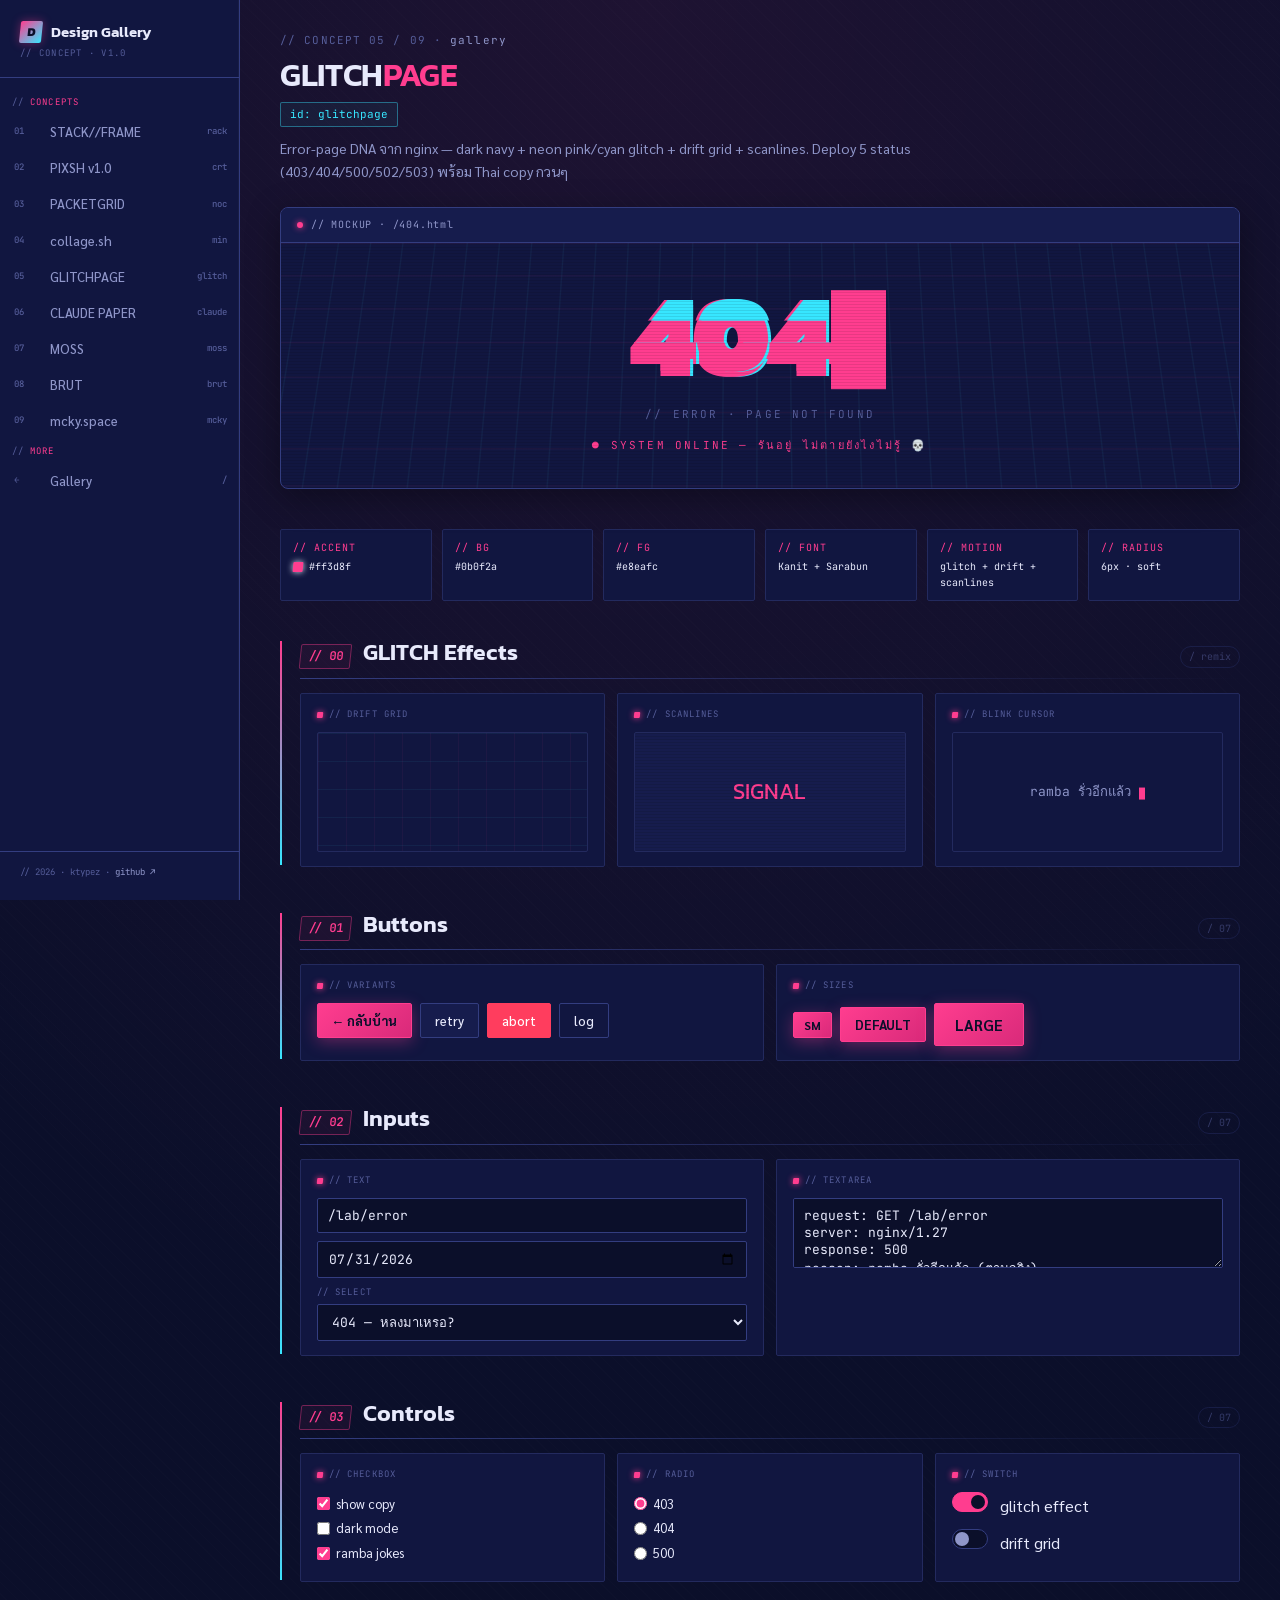
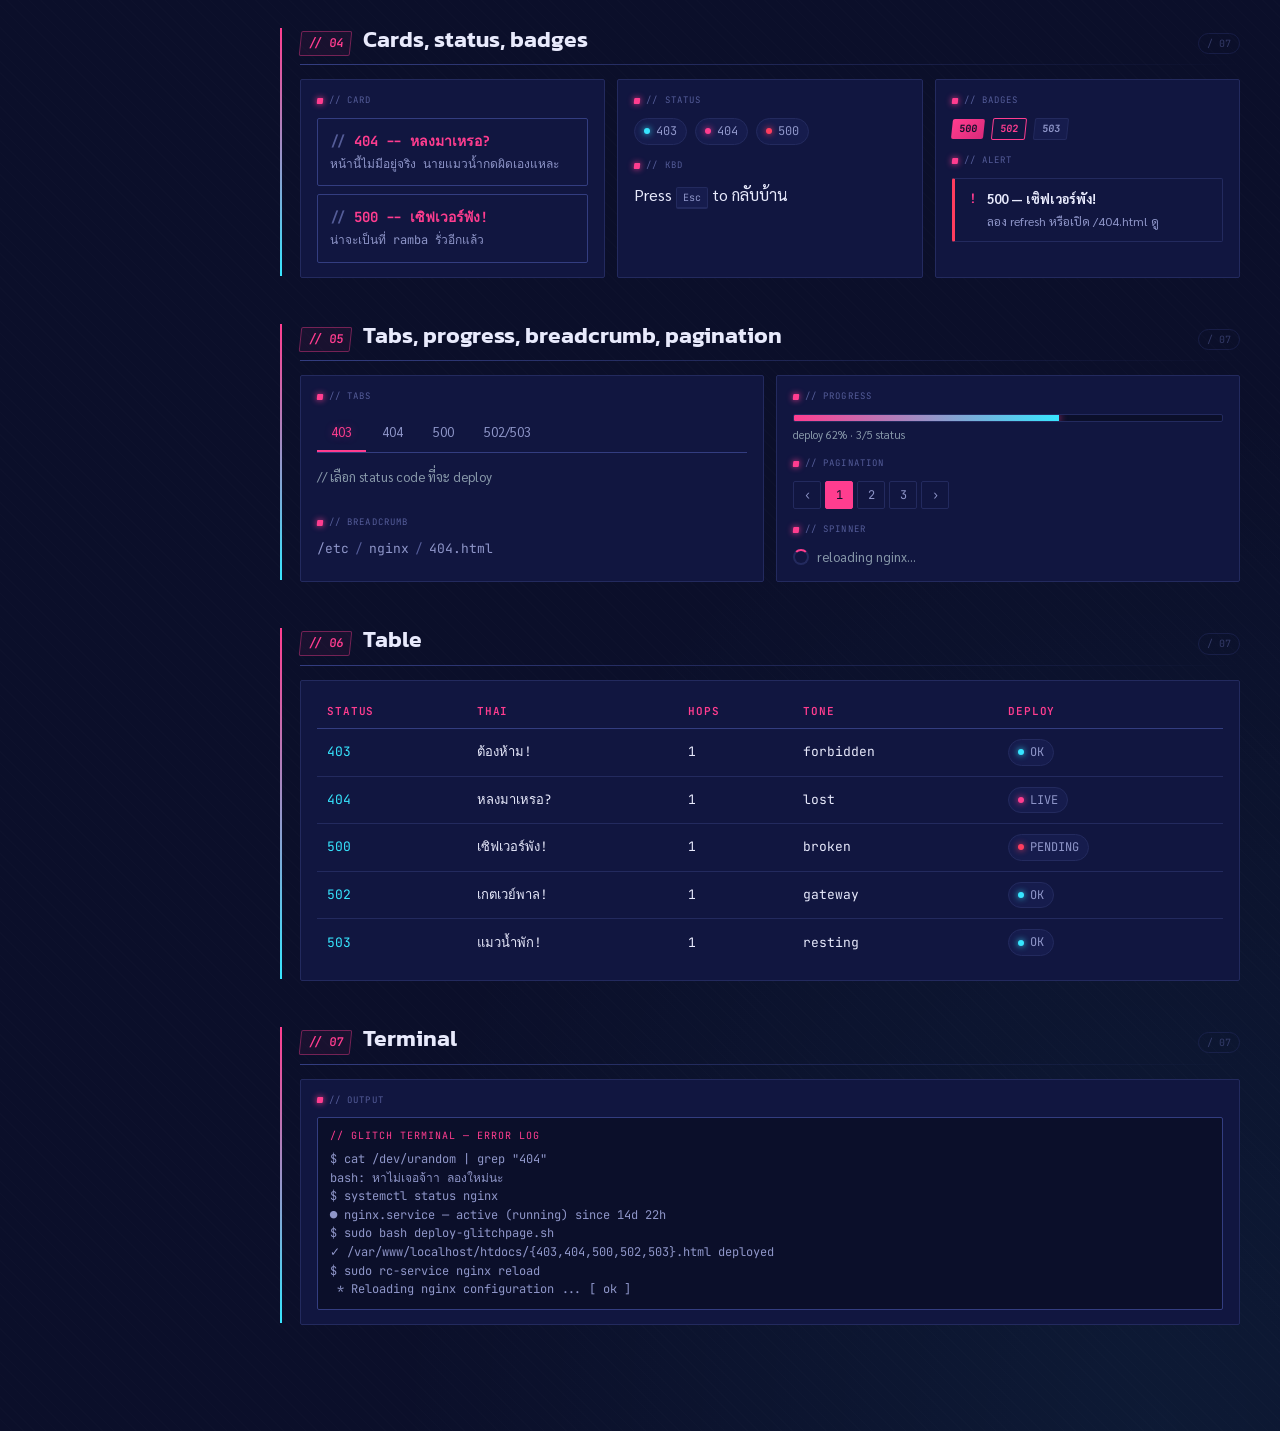
==== concepts/glitchpage.html @ a784141e "feat: glitchpage elements polish + OpenChamber theme adapter Enhance the glitchpage element pack wit" ====
<!DOCTYPE html>
<html lang="th" data-theme="glitchpage">
<head>
  <meta charset="UTF-8">
  <meta name="viewport" content="width=device-width, initial-scale=1.0">
  <title>GLITCHPAGE — Components</title>
  <link rel="icon" type="image/svg+xml" href="/favicons/lab.svg">
  <link rel="preconnect" href="https://fonts.googleapis.com">
  <link rel="preconnect" href="https://fonts.gstatic.com" crossorigin>
  <link href="https://fonts.googleapis.com/css2?family=Inter:wght@300;400;500;600;700;800&family=JetBrains+Mono:wght@400;500;600;700&family=Kanit:wght@700;900&family=Sarabun:wght@400;700&display=swap" rel="stylesheet">
  <link rel="stylesheet" href="glitchpage.css">
</head>
<body>
  <button class="mob-toggle" id="mobToggle" aria-label="Toggle sidebar">
    <svg viewBox="0 0 24 24" fill="none" stroke="currentColor" stroke-width="2" stroke-linecap="round">
      <line x1="3" y1="6" x2="21" y2="6"/><line x1="3" y1="12" x2="21" y2="12"/><line x1="3" y1="18" x2="21" y2="18"/>
    </svg>
  </button>
  <div class="mob-backdrop" id="mobBackdrop"></div>

  <div class="layout">
    <aside class="sb">
      <div class="sb-brand">
        <div class="mark"><span class="lg">D</span>Design Gallery</div>
        <div class="sub">// CONCEPT · v1.0</div>
      </div>
      <div class="sb-section">
        <div class="sb-label">CONCEPTS</div>
        <a class="sb-item" href="rack.html"><span class="num">01</span><span class="dot" style="background:#ffb000"></span><span class="name">STACK//FRAME</span><span class="id">rack</span></a>
        <a class="sb-item" href="crt.html"><span class="num">02</span><span class="dot" style="background:#00ff66"></span><span class="name">PIXSH v1.0</span><span class="id">crt</span></a>
        <a class="sb-item" href="noc.html"><span class="num">03</span><span class="dot" style="background:#00d4ff"></span><span class="name">PACKETGRID</span><span class="id">noc</span></a>
        <a class="sb-item" href="min.html"><span class="num">04</span><span class="dot" style="background:#c8ff00"></span><span class="name">collage.sh</span><span class="id">min</span></a>
        <a class="sb-item" href="glitchpage.html"><span class="num">05</span><span class="dot" style="background:#ff3366"></span><span class="name">GLITCHPAGE</span><span class="id">glitch</span></a>
        <a class="sb-item" href="claude.html"><span class="num">06</span><span class="dot" style="background:#d97757"></span><span class="name">CLAUDE PAPER</span><span class="id">claude</span></a>
        <a class="sb-item" href="moss.html"><span class="num">07</span><span class="dot" style="background:#6a8c3f"></span><span class="name">MOSS</span><span class="id">moss</span></a>
        <a class="sb-item" href="brut.html"><span class="num">08</span><span class="dot" style="background:#ff2e00"></span><span class="name">BRUT</span><span class="id">brut</span></a>
        <a class="sb-item" href="mcky.html"><span class="num">09</span><span class="dot" style="background:#ffe066"></span><span class="name">mcky.space</span><span class="id">mcky</span></a>
      </div>
      <div class="sb-section">
        <div class="sb-label">MORE</div>
        <a class="sb-item" href="../index.html"><span class="num">←</span><span class="dot" style="background:#888"></span><span class="name">Gallery</span><span class="id">/</span></a>
      </div>
      <div class="sb-foot">// 2026 · ktypez · <a href="https://github.com/ktypez/design-gallery" target="_blank" rel="noopener">github ↗</a></div>
    </aside>

    <main class="main">
      <div class="crumb">// CONCEPT 05 / 09 · <a href="../index.html">gallery</a></div>
      <div class="head">
        <h1>GLITCH<span style="color:#ff3d8f">PAGE</span></h1>
        <span class="id-pill">id: glitchpage</span>
        <p>Error-page DNA จาก nginx — dark navy + neon pink/cyan glitch + drift grid + scanlines. Deploy 5 status (403/404/500/502/503) พร้อม Thai copy กวนๆ</p>
      </div>

      <div class="hero">
        <div class="hero-head">// MOCKUP · /404.html</div>
        <div class="hero-body">
          <div class="gp-stage">
            <div class="gp-mock">404<span class="gp-cursor"></span></div>
            <div class="gp-label">// ERROR · page not found</div>
            <div class="gp-label" style="color:var(--accent)">● SYSTEM ONLINE — รันอยู่ ไม่ตายยังไงไม่รู้ 💀</div>
          </div>
        </div>
      </div>

      <div class="tokens">
        <div class="tok"><span class="lbl">// ACCENT</span><span class="val"><span class="sw" style="background:#ff3d8f"></span>#ff3d8f</span></div>
        <div class="tok"><span class="lbl">// BG</span><span class="val">#0b0f2a</span></div>
        <div class="tok"><span class="lbl">// FG</span><span class="val">#e8eafc</span></div>
        <div class="tok"><span class="lbl">// FONT</span><span class="val">Kanit + Sarabun</span></div>
        <div class="tok"><span class="lbl">// MOTION</span><span class="val">glitch + drift + scanlines</span></div>
        <div class="tok"><span class="lbl">// RADIUS</span><span class="val">6px · soft</span></div>
      </div>

      <div class="sec">
        <div class="sec-h"><span class="num">// 00</span><h2>GLITCH Effects</h2><span class="of">/ remix</span></div>
        <div class="grid-3">
          <div class="c">
            <div class="lbl">// DRIFT GRID</div>
            <div style="position:relative;height:120px;border:1px solid var(--border);border-radius:2px;overflow:hidden">
              <div class="gp-grid"></div>
            </div>
          </div>
          <div class="c">
            <div class="lbl">// SCANLINES</div>
            <div style="position:relative;height:120px;border:1px solid var(--border);border-radius:2px;overflow:hidden;background:var(--surface-2)">
              <div class="gp-scanlines"></div>
              <div style="position:absolute;inset:0;display:grid;place-items:center;font-family:var(--font-display);font-size:22px;color:var(--accent)">SIGNAL</div>
            </div>
          </div>
          <div class="c">
            <div class="lbl">// BLINK CURSOR</div>
            <div style="height:120px;border:1px solid var(--border);border-radius:2px;display:flex;align-items:center;justify-content:center;gap:8px;font-family:var(--font-mono);color:var(--fg-muted);font-size:13px">
              ramba รั่วอีกแล้ว <span class="gp-cursor"></span>
            </div>
          </div>
        </div>
      </div>

      <div class="sec">
        <div class="sec-h"><span class="num">// 01</span><h2>Buttons</h2><span class="of">/ 07</span></div>
        <div class="grid-2">
          <div class="c"><div class="lbl">// VARIANTS</div><div class="c-row">
            <button class="x-btn primary">← กลับบ้าน</button>
            <button class="x-btn">retry</button>
            <button class="x-btn danger">abort</button>
            <button class="x-btn ghost">log</button>
          </div></div>
          <div class="c"><div class="lbl">// SIZES</div><div class="c-row">
            <button class="x-btn primary sm">SM</button>
            <button class="x-btn primary">DEFAULT</button>
            <button class="x-btn primary lg">LARGE</button>
          </div></div>
        </div>
      </div>

      <div class="sec">
        <div class="sec-h"><span class="num">// 02</span><h2>Inputs</h2><span class="of">/ 07</span></div>
        <div class="grid-2">
          <div class="c"><div class="lbl">// TEXT</div>
            <input class="x-input" placeholder="หา route อื่น..." value="/lab/error">
            <input class="x-input" type="date" value="2026-07-31" style="margin-top:8px">
            <div style="margin-top:8px"><label class="lbl" style="display:block;margin-bottom:4px">// SELECT</label>
              <select class="x-select"><option>404 — หลงมาเหรอ?</option><option>500 — เซิฟเวอร์พัง!</option><option>503 — แมวน้ำพัก!</option></select>
            </div>
          </div>
          <div class="c"><div class="lbl">// TEXTAREA</div>
            <textarea class="x-textarea" placeholder="หาไม่เจอ...">request: GET /lab/error
server: nginx/1.27
response: 500
reason: ramba รั่วอีกแล้ว (ตามจริง)</textarea>
          </div>
        </div>
      </div>

      <div class="sec">
        <div class="sec-h"><span class="num">// 03</span><h2>Controls</h2><span class="of">/ 07</span></div>
        <div class="grid-3">
          <div class="c"><div class="lbl">// CHECKBOX</div>
            <label class="x-check"><input type="checkbox" checked> show copy</label><br>
            <label class="x-check"><input type="checkbox"> dark mode</label><br>
            <label class="x-check"><input type="checkbox" checked> ramba jokes</label>
          </div>
          <div class="c"><div class="lbl">// RADIO</div>
            <label class="x-radio"><input type="radio" name="r" checked> 403</label><br>
            <label class="x-radio"><input type="radio" name="r"> 404</label><br>
            <label class="x-radio"><input type="radio" name="r"> 500</label>
          </div>
          <div class="c"><div class="lbl">// SWITCH</div>
            <label class="x-switch"><input type="checkbox" checked><span class="sl"></span></label>
            <span style="margin-left:8px">glitch effect</span>
            <div style="margin-top:10px">
              <label class="x-switch"><input type="checkbox"><span class="sl"></span></label>
              <span style="margin-left:8px">drift grid</span>
            </div>
          </div>
        </div>
      </div>

      <div class="sec">
        <div class="sec-h"><span class="num">// 04</span><h2>Cards, status, badges</h2><span class="of">/ 07</span></div>
        <div class="grid-3">
          <div class="c"><div class="lbl">// CARD</div>
            <div class="x-card"><div class="ct">404 -- หลงมาเหรอ?</div><div class="cm">หน้านี้ไม่มีอยู่จริง นายแมวน้ำกดผิดเองแหละ</div></div>
            <div class="x-card" style="margin-top:8px"><div class="ct">500 -- เซิฟเวอร์พัง!</div><div class="cm">น่าจะเป็นที่ ramba รั่วอีกแล้ว</div></div>
          </div>
          <div class="c"><div class="lbl">// STATUS</div>
            <div class="c-row">
              <span class="x-status">403</span>
              <span class="x-status warn">404</span>
              <span class="x-status bad">500</span>
            </div>
            <div class="lbl" style="margin-top:14px">// KBD</div>
            <div>Press <span class="x-kbd">Esc</span> to กลับบ้าน</div>
          </div>
          <div class="c"><div class="lbl">// BADGES</div>
            <div class="c-row">
              <span class="x-badge">500</span>
              <span class="x-badge outline">502</span>
              <span class="x-badge muted">503</span>
            </div>
            <div class="lbl" style="margin-top:14px">// ALERT</div>
            <div class="x-alert danger"><span class="icon">!</span><div class="txt"><strong>500 — เซิฟเวอร์พัง!</strong><span>ลอง refresh หรือเปิด /404.html ดู</span></div></div>
          </div>
        </div>
      </div>

      <div class="sec">
        <div class="sec-h"><span class="num">// 05</span><h2>Tabs, progress, breadcrumb, pagination</h2><span class="of">/ 07</span></div>
        <div class="grid-2">
          <div class="c"><div class="lbl">// TABS</div>
            <div class="x-tabs"><div class="t active">403</div><div class="t">404</div><div class="t">500</div><div class="t">502/503</div></div>
            <div style="padding:14px 0;font-size:13px;color:#8899aa;font-family:'Sarabun'">// เลือก status code ที่จะ deploy</div>
            <div class="lbl" style="margin-top:14px">// BREADCRUMB</div>
            <div class="x-crumb"><a href="#">/etc</a><span class="sep">/</span><a href="#">nginx</a><span class="sep">/</span><span>404.html</span></div>
          </div>
          <div class="c"><div class="lbl">// PROGRESS</div>
            <div class="x-progress"><div style="width:62%"></div></div>
            <div style="font-size:11px;color:#8899aa;margin-top:4px">deploy 62% · 3/5 status</div>
            <div class="lbl" style="margin-top:14px">// PAGINATION</div>
            <div class="x-page"><div class="p">‹</div><div class="p active">1</div><div class="p">2</div><div class="p">3</div><div class="p">›</div></div>
            <div class="lbl" style="margin-top:14px">// SPINNER</div>
            <div class="c-row"><div class="x-spinner"></div><span style="font-size:13px;color:#8899aa">reloading nginx...</span></div>
          </div>
        </div>
      </div>

      <div class="sec">
        <div class="sec-h"><span class="num">// 06</span><h2>Table</h2><span class="of">/ 07</span></div>
        <div class="c">
          <table class="x-table">
            <thead><tr><th>STATUS</th><th>THAI</th><th>HOPS</th><th>TONE</th><th>DEPLOY</th></tr></thead>
            <tbody>
              <tr><td class="mono">403</td><td>ต้องห้าม!</td><td>1</td><td>forbidden</td><td><span class="x-status">OK</span></td></tr>
              <tr><td class="mono">404</td><td>หลงมาเหรอ?</td><td>1</td><td>lost</td><td><span class="x-status warn">LIVE</span></td></tr>
              <tr><td class="mono">500</td><td>เซิฟเวอร์พัง!</td><td>1</td><td>broken</td><td><span class="x-status bad">PENDING</span></td></tr>
              <tr><td class="mono">502</td><td>เกตเวย์พาล!</td><td>1</td><td>gateway</td><td><span class="x-status">OK</span></td></tr>
              <tr><td class="mono">503</td><td>แมวน้ำพัก!</td><td>1</td><td>resting</td><td><span class="x-status">OK</span></td></tr>
            </tbody>
          </table>
        </div>
      </div>

      <div class="sec">
        <div class="sec-h"><span class="num">// 07</span><h2>Terminal</h2><span class="of">/ 07</span></div>
        <div class="c"><div class="lbl">// OUTPUT</div>
          <div class="x-term">$ cat /dev/urandom | grep "404"
bash: หาไม่เจอจ้าา ลองใหม่นะ
$ systemctl status nginx
● nginx.service — active (running) since 14d 22h
$ sudo bash deploy-glitchpage.sh
✓ /var/www/localhost/htdocs/{403,404,500,502,503}.html deployed
$ sudo rc-service nginx reload
 * Reloading nginx configuration ... [ ok ]</div>
        </div>
      </div>

    </main>
  </div>

  <script>
    const sidebar = document.querySelector('.sb');
    const toggle = document.getElementById('mobToggle');
    const backdrop = document.getElementById('mobBackdrop');
    const isMobile = () => window.matchMedia('(max-width: 900px)').matches;
    const open = () => { if (!isMobile()) return; sidebar.classList.add('open'); backdrop.classList.add('open'); };
    const close = () => { sidebar.classList.remove('open'); backdrop.classList.remove('open'); };
    toggle.addEventListener('click', () => sidebar.classList.contains('open') ? close() : open());
    backdrop.addEventListener('click', close);
    document.querySelectorAll('.sb-item').forEach(i => i.addEventListener('click', close));
    window.addEventListener('resize', () => { if (!isMobile()) close(); });
  </script>
</body>
</html>
---- concepts/glitchpage.css ----
/* ==========================================================================
   glitchpage.css — GLITCHPAGE
   Standalone concept stylesheet. ไม่แชร์กับ concept อื่น.
   ลุค error page: navy ดึก, glitch text, pink/cyan accent, Kanit + Sarabun.
   ========================================================================== */

*, *::before, *::after { box-sizing: border-box; margin: 0; padding: 0; }

/* ---- tokens ---- */
:root {
  --bg: #0b0f2a;
  --surface: #111640;
  --surface-2: #161c4d;
  --border: #232a5e;
  --border-bright: #333d80;
  --fg: #e8eafc;
  --fg-muted: #8f96c9;
  --fg-dim: #555d99;
  --accent: #ff3d8f;      /* hot pink */
  --accent-2: #37e6ff;    /* cyan */
  --danger: #ff3d5e;
  --font-mono: 'JetBrains Mono', ui-monospace, SFMono-Regular, monospace;
  --font-sans: 'Sarabun', -apple-system, BlinkMacSystemFont, 'Segoe UI', sans-serif;
  --font-display: 'Kanit', 'Inter', -apple-system, sans-serif;
}

html, body { background: var(--bg); overflow-x: hidden; }

body {
  font-family: var(--font-sans);
  color: var(--fg);
  background:
    radial-gradient(ellipse 90% 45% at 50% 0%, rgba(255, 61, 143, 0.08), transparent),
    radial-gradient(ellipse 60% 35% at 90% 100%, rgba(55, 230, 255, 0.05), transparent),
    repeating-linear-gradient(45deg, rgba(255, 255, 255, 0.008) 0, rgba(255, 255, 255, 0.008) 1px, transparent 1px, transparent 8px),
    var(--bg);
  min-height: 100vh;
  line-height: 1.55;
  -webkit-font-smoothing: antialiased;
}

a { color: inherit; text-decoration: none; }
svg { display: block; }

/* ---- layout ---- */
.layout { display: grid; grid-template-columns: 240px 1fr; min-height: 100vh; }

/* sidebar = glitch panel */
.sb {
  position: sticky; top: 0; height: 100vh;
  display: flex; flex-direction: column;
  padding: 20px 0;
  overflow-y: auto;
  background: var(--surface);
  border-right: 1px solid var(--border-bright);
  box-shadow: inset -1px 0 0 rgba(255, 255, 255, 0.03);
}
.sb-brand { padding: 0 20px 16px; border-bottom: 1px solid var(--border-bright); margin-bottom: 12px; }
.sb-brand .mark {
  display: flex; align-items: center; gap: 9px;
  font-family: var(--font-display);
  font-size: 15px; font-weight: 600;
  color: var(--fg); margin-bottom: 4px;
}
.sb-brand .mark .lg {
  width: 22px; height: 22px; border-radius: 2px; flex-shrink: 0;
  background: linear-gradient(135deg, var(--accent), var(--accent-2));
  color: #0b0f2a;
  display: grid; place-items: center;
  font-size: 12px; font-weight: 800;
  transform: skew(-6deg);
  box-shadow: 0 0 10px rgba(255, 61, 143, 0.4);
}
.sb-brand .sub {
  font-family: var(--font-mono);
  font-size: 9px; color: var(--fg-dim);
  letter-spacing: 0.14em;
  text-transform: uppercase;
}
.sb-label {
  font-family: var(--font-mono);
  font-size: 9px; color: var(--accent);
  letter-spacing: 0.12em;
  padding: 6px 12px 4px;
}
.sb-label::before { content: '// '; color: var(--fg-dim); }
.sb-item {
  display: flex; align-items: center; gap: 9px;
  padding: 8px 12px;
  border-radius: 2px;
  border-left: 2px solid transparent;
  color: var(--fg-muted);
  font-size: 13px; font-weight: 500;
  cursor: pointer;
  transition: background 0.15s, color 0.15s;
}
.sb-item:hover { background: rgba(255, 61, 143, 0.07); color: var(--fg); }
.sb-item.active {
  background: rgba(255, 61, 143, 0.1);
  color: var(--fg);
  border-left-color: var(--accent);
}
.sb-item .num { font-family: var(--font-mono); font-size: 9px; color: var(--fg-dim); width: 18px; }
.sb-item .name { flex: 1; }
.sb-item .id { font-family: var(--font-mono); font-size: 9px; color: var(--fg-dim); }
.sb-foot {
  margin-top: auto;
  padding: 12px 20px 0;
  border-top: 1px solid var(--border-bright);
  font-family: var(--font-mono);
  font-size: 9px; color: var(--fg-dim);
  line-height: 1.8;
}
.sb-foot a { color: var(--fg-muted); }
.sb-foot a:hover { color: var(--accent); }

/* ---- main ---- */
.main { padding: 32px 40px 64px; max-width: 1100px; min-width: 0; }
.crumb {
  font-family: var(--font-mono);
  font-size: 11px; color: var(--fg-dim);
  letter-spacing: 0.1em;
  margin-bottom: 8px;
}
.crumb a { color: var(--fg-muted); }
.crumb a:hover { color: var(--accent); }

.head { margin-bottom: 24px; }
.head .id-pill {
  display: inline-block;
  font-family: var(--font-mono);
  font-size: 11px; color: var(--accent-2);
  padding: 3px 9px;
  border: 1px solid rgba(55, 230, 255, 0.4);
  border-radius: 2px;
  background: rgba(55, 230, 255, 0.05);
  margin-bottom: 10px;
}
.head h1 { font-family: var(--font-display); font-size: 32px; font-weight: 600; letter-spacing: -0.01em; line-height: 1.15; margin-bottom: 6px; }
.head p { color: var(--fg-muted); max-width: 640px; font-size: 14px; line-height: 1.65; }

/* ---- hero = glitch banner ---- */
.hero {
  position: relative;
  background: var(--surface);
  border: 1px solid var(--border-bright);
  border-radius: 8px;
  overflow: hidden;
  margin-bottom: 40px;
  box-shadow: 0 8px 32px rgba(0, 0, 0, 0.35), inset 0 1px 0 rgba(255, 255, 255, 0.03);
}
.hero-head {
  display: flex; align-items: center; gap: 8px;
  padding: 9px 16px;
  background: var(--surface-2);
  border-bottom: 1px solid var(--border-bright);
  font-family: var(--font-mono);
  font-size: 10px; color: var(--fg-muted);
  letter-spacing: 0.08em;
}
.hero-head::before {
  content: ''; width: 6px; height: 6px; border-radius: 50%;
  background: var(--accent);
  box-shadow: 0 0 6px var(--accent);
  animation: gl-blink 1s steps(1) infinite;
}
@keyframes gl-blink { 0%, 49% { opacity: 1; } 50%, 100% { opacity: 0.2; } }

.hero-body {
  position: relative;
  padding: 34px 28px;
  min-height: 220px;
  display: flex; align-items: center; justify-content: center;
  overflow: hidden;
}
.hero-body::before {
  content: '';
  position: absolute; inset: 0;
  background-image:
    linear-gradient(rgba(255, 61, 143, 0.06) 1px, transparent 1px),
    linear-gradient(90deg, rgba(55, 230, 255, 0.06) 1px, transparent 1px);
  background-size: 28px 28px, 28px 28px;
  transform: perspective(400px) rotateX(8deg) scale(1.15);
  transform-origin: top;
  pointer-events: none;
  animation: gp-drift-2 26s linear infinite;
}
.hero-body::after {
  content: '';
  position: absolute; inset: 0;
  pointer-events: none;
  background: repeating-linear-gradient(
    0deg,
    rgba(0, 0, 0, 0.18) 0,
    rgba(0, 0, 0, 0.18) 1px,
    transparent 1px,
    transparent 3px
  );
  mix-blend-mode: multiply;
  opacity: 0.5;
  z-index: 2;
}

/* mock = glitch ตัวเลข */
.gp-stage {
  position: relative;
  z-index: 1;
  display: flex;
  flex-direction: column;
  align-items: center;
  gap: 14px;
  text-align: center;
}
.gp-mock {
  position: relative;
  font-family: var(--font-display);
  font-size: 110px;
  font-weight: 900;
  line-height: 1;
  color: var(--accent);
  text-shadow: 3px 0 var(--accent-2), -3px 0 var(--accent);
  animation: gp-glitch 3s ease-in-out infinite;
}
.gp-mock::before,
.gp-mock::after {
  content: '404';
  position: absolute;
  top: 0; left: 0;
  pointer-events: none;
}
.gp-mock::before {
  color: var(--accent-2);
  clip-path: inset(20% 0 60% 0);
  animation: gp-glitch-offset 2s ease-in-out infinite;
}
.gp-mock::after {
  color: var(--accent);
  clip-path: inset(60% 0 10% 0);
  animation: gp-glitch-offset 3s ease-in-out infinite reverse;
}
@keyframes gp-glitch {
  0%, 90%, 100% { transform: translate(0); }
  92% { transform: translate(-3px, 2px); }
  94% { transform: translate(3px, -1px); }
  96% { transform: translate(-2px, -2px); }
  98% { transform: translate(1px, 1px); }
}
@keyframes gp-glitch-offset {
  0%, 80%, 100% { transform: translate(0); }
  85% { transform: translate(-8px, 5px); }
  90% { transform: translate(5px, -3px); }
  95% { transform: translate(-4px, 4px); }
}
.gp-label {
  font-family: var(--font-mono);
  font-size: 11px;
  color: var(--fg-dim);
  letter-spacing: 0.2em;
  text-transform: uppercase;
}

/* ---- tokens strip ---- */
.tokens {
  display: grid;
  grid-template-columns: repeat(auto-fit, minmax(140px, 1fr));
  gap: 10px;
  margin-bottom: 36px;
}
.tok {
  background: var(--surface);
  border: 1px solid var(--border);
  border-radius: 2px;
  padding: 10px 12px;
  font-family: var(--font-mono);
  font-size: 10px; color: var(--fg-muted);
  transition: border-color 0.15s, transform 0.15s;
}
.tok:hover {
  border-color: var(--accent);
  transform: translateY(-1px);
  box-shadow: 0 0 14px -6px rgba(255, 61, 143, 0.5);
}
.tok .lbl { display: block; color: var(--accent); letter-spacing: 0.1em; margin-bottom: 4px; }
.tok .val { color: var(--fg); }
.tok .sw {
  display: inline-block; width: 10px; height: 10px; border-radius: 1px;
  vertical-align: middle; margin-right: 6px;
  box-shadow: 0 0 6px currentColor;
  transform: skew(-6deg);
}

/* ---- sections ---- */
.sec { position: relative; margin-bottom: 40px; padding: 2px 0 2px 20px; }
.sec::before {
  content: ''; position: absolute; left: 0; top: 4px; bottom: 4px; width: 2px;
  background: linear-gradient(180deg, var(--accent) 0%, var(--accent-2) 100%);
}
.sec-h { position: relative; display: flex; align-items: baseline; gap: 12px; margin-bottom: 14px; padding-bottom: 10px; }
.sec-h::after {
  content: ''; position: absolute; left: 0; right: 0; bottom: 0; height: 1px;
  background: linear-gradient(90deg, var(--border-bright) 0%, transparent 100%);
}
.sec-h .num {
  font-family: var(--font-mono);
  font-size: 12px; font-weight: 600;
  color: var(--accent);
  padding: 2px 7px;
  border: 1px solid rgba(255, 61, 143, 0.4);
  border-radius: 2px;
  background: rgba(255, 61, 143, 0.06);
  transform: skew(-6deg);
}
.sec-h h2 { font-family: var(--font-display); font-size: 23px; font-weight: 600; line-height: 1.2; }
.sec-h .sub { font-size: 13px; color: var(--fg-dim); margin-left: 2px; line-height: 1.5; }
.sec-h .of {
  margin-left: auto;
  font-family: var(--font-mono);
  font-size: 10px; color: var(--fg-dim);
  padding: 2px 8px;
  border: 1px solid var(--border);
  border-radius: 999px;
  white-space: nowrap;
  opacity: 0.55;
}

/* ---- grids ---- */
.grid-2 { display: grid; grid-template-columns: 1fr 1fr; gap: 12px; }
.grid-3 { display: grid; grid-template-columns: 1fr 1fr 1fr; gap: 12px; }
.grid-4 { display: grid; grid-template-columns: repeat(4, 1fr); gap: 10px; }
.sec.full { display: block; }

/* ---- component cards ---- */
.c {
  position: relative;
  background: var(--surface);
  border: 1px solid var(--border);
  border-radius: 2px;
  padding: 14px 16px;
  transition: border-color 0.2s, transform 0.2s cubic-bezier(0.22, 1, 0.36, 1), box-shadow 0.2s;
}
.c:hover {
  border-color: var(--border-bright);
  transform: translateY(-1px);
  box-shadow: 0 0 20px -10px rgba(255, 61, 143, 0.4);
}
.c .lbl {
  display: flex; align-items: center; gap: 6px;
  font-family: var(--font-mono);
  font-size: 9px; color: var(--fg-dim);
  letter-spacing: 0.12em;
  text-transform: uppercase;
  margin-bottom: 10px;
}
.c .lbl::before {
  content: ''; width: 6px; height: 6px; border-radius: 1px;
  background: var(--accent);
  box-shadow: 0 0 6px var(--accent);
  transform: skew(-6deg);
}
.c-row { display: flex; flex-wrap: wrap; gap: 8px; align-items: center; }

/* ---- components ---- */
.x-input, .x-textarea, .x-select {
  width: 100%;
  padding: 8px 10px;
  background: var(--bg);
  border: 1px solid var(--border-bright);
  border-radius: 2px;
  color: var(--fg);
  font-size: 13px;
  font-family: var(--font-mono);
}
.x-input::placeholder, .x-textarea::placeholder { color: var(--fg-dim); }
.x-input:focus, .x-textarea:focus, .x-select:focus {
  outline: none;
  border-color: var(--accent);
  box-shadow: 0 0 0 1px var(--accent), 0 0 12px rgba(255, 61, 143, 0.2);
}
.x-textarea { min-height: 70px; resize: vertical; }

.x-btn {
  display: inline-flex; align-items: center; gap: 6px;
  padding: 8px 14px;
  border: 1px solid var(--border-bright);
  border-radius: 2px;
  background: var(--surface-2);
  color: var(--fg);
  font-size: 13px; font-weight: 500;
  font-family: var(--font-sans);
  cursor: pointer;
  transition: transform 0.15s, border-color 0.15s, box-shadow 0.15s;
}
.x-btn:hover {
  transform: translateY(-1px) skewX(-2deg);
  border-color: var(--accent);
  box-shadow: 0 0 14px -6px rgba(255, 61, 143, 0.6);
}
.x-btn.primary {
  background: linear-gradient(135deg, var(--accent), #d92a7a);
  border-color: var(--accent);
  color: #0b0f2a;
  font-weight: 700;
  box-shadow: 0 4px 16px rgba(255, 61, 143, 0.35);
}
.x-btn.danger { background: var(--danger); border-color: var(--danger); color: #fff; }
.x-btn.ghost { background: transparent; }
.x-btn.sm { padding: 4px 10px; font-size: 12px; }
.x-btn.lg { padding: 11px 20px; font-size: 15px; }

.x-card {
  padding: 12px;
  background: var(--surface);
  border: 1px solid var(--border-bright);
  border-radius: 2px;
  color: var(--fg);
  font-size: 13px;
  font-family: var(--font-mono);
}
.x-card .ct { font-size: 14px; font-weight: 700; color: var(--accent); margin-bottom: 2px; }
.x-card .ct::before { content: '// '; color: var(--fg-dim); }
.x-card .cm { color: var(--fg-muted); font-size: 12px; }

.x-status {
  display: inline-flex; align-items: center; gap: 6px;
  padding: 3px 9px;
  background: var(--surface-2);
  border: 1px solid var(--border);
  border-radius: 999px;
  font-size: 12px;
  font-family: var(--font-mono);
  color: var(--fg-muted);
}
.x-status::before {
  content: ''; width: 6px; height: 6px; border-radius: 50%;
  background: var(--accent-2);
  box-shadow: 0 0 6px var(--accent-2);
}
.x-status.warn::before { background: var(--accent); box-shadow: 0 0 6px var(--accent); }
.x-status.bad::before  { background: var(--danger); box-shadow: 0 0 6px var(--danger); }

.x-badge {
  display: inline-block;
  padding: 2px 7px;
  background: linear-gradient(135deg, var(--accent), #d92a7a);
  color: #0b0f2a;
  font-family: var(--font-mono);
  font-size: 10px; font-weight: 700;
  border-radius: 2px;
  transform: skew(-6deg);
}
.x-badge.outline { background: transparent; color: var(--accent); border: 1px solid var(--accent); }
.x-badge.muted { background: var(--surface-2); color: var(--fg-muted); border: 1px solid var(--border); }

.x-kbd {
  display: inline-block;
  padding: 2px 6px;
  background: var(--surface-2);
  border: 1px solid var(--border);
  border-bottom-width: 2px;
  border-radius: 2px;
  font-family: var(--font-mono);
  font-size: 10px;
  color: var(--fg-muted);
}

.x-alert {
  display: flex; gap: 10px;
  padding: 10px 14px;
  background: var(--surface);
  border: 1px solid var(--border);
  border-left: 3px solid var(--accent);
  border-radius: 2px;
  color: var(--fg);
  font-size: 13px;
}
.x-alert.danger { border-left-color: var(--danger); }
.x-alert.warn  { border-left-color: var(--accent); }
.x-alert .icon { font-family: var(--font-mono); font-weight: 700; flex-shrink: 0; color: var(--accent); }
.x-alert .txt strong { display: block; margin-bottom: 2px; }
.x-alert .txt span { color: var(--fg-muted); font-size: 12px; }

.x-tabs { display: flex; gap: 2px; border-bottom: 1px solid var(--border-bright); overflow-x: auto; }
.x-tabs .t {
  padding: 8px 14px;
  font-size: 13px;
  color: var(--fg-muted);
  cursor: pointer;
  border-bottom: 2px solid transparent;
  font-family: var(--font-sans);
  white-space: nowrap;
}
.x-tabs .t.active {
  color: var(--accent);
  border-bottom-color: var(--accent);
  text-shadow: 0 0 8px rgba(255, 61, 143, 0.4);
}

.x-progress {
  height: 8px;
  background: var(--bg);
  border: 1px solid var(--border);
  border-radius: 2px;
  overflow: hidden;
}
.x-progress > div {
  height: 100%;
  background: linear-gradient(90deg, var(--accent), var(--accent-2));
  box-shadow: 0 0 8px var(--accent);
}

.x-switch { position: relative; display: inline-block; width: 36px; height: 20px; }
.x-switch input { display: none; }
.x-switch .sl {
  position: absolute; inset: 0;
  background: var(--bg);
  border: 1px solid var(--border-bright);
  border-radius: 999px;
  cursor: pointer;
  transition: background 0.2s, border-color 0.2s;
}
.x-switch .sl::before {
  content: ''; position: absolute; left: 2px; top: 2px;
  width: 14px; height: 14px;
  background: var(--fg-muted);
  border-radius: 50%;
  transition: left 0.2s, background 0.2s;
}
.x-switch input:checked + .sl { background: var(--accent); border-color: var(--accent); }
.x-switch input:checked + .sl::before { left: 18px; background: #0b0f2a; }

.x-check, .x-radio { display: inline-flex; align-items: center; gap: 6px; font-size: 13px; color: var(--fg); cursor: pointer; }
.x-check input, .x-radio input { accent-color: var(--accent); }

.x-table { width: 100%; border-collapse: collapse; font-size: 13px; font-family: var(--font-mono); }
.x-table th {
  text-align: left;
  padding: 8px 10px;
  color: var(--accent);
  font-size: 11px;
  font-weight: 600;
  letter-spacing: 0.08em;
  text-transform: uppercase;
  border-bottom: 1px solid var(--border-bright);
}
.x-table td { padding: 10px; border-bottom: 1px solid var(--border); color: var(--fg); }
.x-table tr:last-child td { border-bottom: none; }
.x-table tr:hover td { background: rgba(255, 61, 143, 0.04); }
.x-table td.mono { color: var(--accent-2); }

.x-crumb { display: flex; align-items: center; gap: 6px; font-size: 13px; color: var(--fg-muted); font-family: var(--font-mono); }
.x-crumb a { color: var(--fg-muted); }
.x-crumb a:hover { color: var(--accent); }
.x-crumb .sep { color: var(--fg-dim); }

.x-page { display: flex; align-items: center; gap: 4px; }
.x-page .p {
  width: 28px; height: 28px;
  display: grid; place-items: center;
  border: 1px solid var(--border);
  border-radius: 2px;
  font-size: 12px;
  font-family: var(--font-mono);
  color: var(--fg-muted);
  cursor: pointer;
}
.x-page .p.active { background: var(--accent); color: #0b0f2a; border-color: var(--accent); }

.x-spinner {
  width: 16px; height: 16px;
  border: 2px solid var(--border);
  border-top-color: var(--accent);
  border-radius: 50%;
  animation: x-spin 0.8s linear infinite;
}
@keyframes x-spin { to { transform: rotate(360deg); } }

.x-term {
  background: var(--bg);
  border: 1px solid var(--border-bright);
  border-radius: 2px;
  padding: 10px 12px;
  font-family: var(--font-mono);
  font-size: 12px;
  color: var(--fg-muted);
  white-space: pre-wrap;
}
.x-term::before {
  content: '// GLITCH TERMINAL — ERROR LOG';
  display: block;
  color: var(--accent);
  font-size: 10px;
  letter-spacing: 0.1em;
  margin-bottom: 6px;
}

/* ---- mobile ---- */
.mob-toggle {
  display: none;
  position: fixed; top: 12px; left: 12px; z-index: 200;
  width: 40px; height: 40px;
  background: var(--surface);
  border: 1px solid var(--border-bright);
  border-radius: 4px;
  color: var(--accent);
  cursor: pointer;
  align-items: center; justify-content: center;
  box-shadow: 0 4px 12px rgba(0, 0, 0, 0.3);
}
.mob-toggle:hover { border-color: var(--accent); }
.mob-toggle svg { width: 20px; height: 20px; }
.mob-backdrop { display: none; position: fixed; inset: 0; z-index: 150; background: rgba(6, 8, 24, 0.6); backdrop-filter: blur(2px); }
.mob-backdrop.open { display: block; }

@media (max-width: 900px) {
  .layout { grid-template-columns: 1fr; }
  .sb {
    position: fixed; top: 0; left: 0; height: 100vh; width: 240px;
    z-index: 180;
    transform: translateX(-100%);
    transition: transform 0.25s cubic-bezier(0.22, 1, 0.36, 1);
    border-right: 1px solid var(--border-bright);
    box-shadow: 4px 0 24px rgba(0, 0, 0, 0.4);
  }
  .sb.open { transform: translateX(0); }
  .mob-toggle { display: flex; }
  .main { padding: 56px 16px 48px; }
  .grid-2, .grid-3 { grid-template-columns: 1fr; }
  .grid-4 { grid-template-columns: repeat(2, 1fr); }
  .hero-body { padding: 28px 16px; min-height: 160px; }
  .gp-mock { font-size: 80px; }
  .sec { padding-left: 14px; margin-bottom: 28px; }
  .sec-h { flex-wrap: wrap; gap: 8px; margin-bottom: 10px; padding-bottom: 8px; }
  .sec-h .of, .sec-h .sub { display: none; }
  .sec-h h2 { font-size: 19px; }
  .tokens { grid-template-columns: repeat(2, 1fr); gap: 8px; }
  .c { padding: 12px 14px; overflow-x: auto; }
  .head { margin-bottom: 16px; }
  .head h1 { font-size: 26px; }
  .x-term { overflow-x: auto; }
}

@media (max-width: 480px) {
  .grid-4 { grid-template-columns: 1fr; }
  .main { padding: 52px 12px 40px; }
  .sec { padding-left: 12px; margin-bottom: 24px; }
  .hero-body { padding: 24px 12px; min-height: 140px; }
  .gp-mock { font-size: 64px; }
  .head h1 { font-size: 23px; }
  .tokens { grid-template-columns: 1fr; }
  .sec-h h2 { font-size: 17px; }
}

/* ==========================================================================
   GLITCHPAGE remix — extra effects (drift grid, scanlines, blink cursor)
   อัพเกรดให้เท่าตัว Glance "GLITCHPAGE // LAB NOC"
   ========================================================================== */
@keyframes gp-blink {
  0%, 49% { opacity: 1; }
  50%, 100% { opacity: 0; }
}
@keyframes gp-drift-2 {
  to { background-position: 0 28px, 28px 0; }
}
@keyframes gp-flicker {
  0%, 92%, 100% { opacity: 1; }
  93% { opacity: 0.45; }
  94% { opacity: 1; }
  96% { opacity: 0.7; }
  97% { opacity: 1; }
}

.gp-grid {
  position: absolute; inset: 0; pointer-events: none; z-index: 0;
  background-image:
    linear-gradient(rgba(55, 230, 255, 0.06) 1px, transparent 1px),
    linear-gradient(90deg, rgba(255, 61, 143, 0.05) 1px, transparent 1px);
  background-size: 28px 28px;
  animation: gp-drift-2 26s linear infinite;
}
.gp-scanlines {
  position: absolute; inset: 0; pointer-events: none; z-index: 2;
  background: repeating-linear-gradient(
    0deg,
    rgba(0, 0, 0, 0.18) 0,
    rgba(0, 0, 0, 0.18) 1px,
    transparent 1px,
    transparent 3px
  );
  mix-blend-mode: multiply;
  opacity: 0.55;
}
.gp-cursor {
  display: inline-block;
  width: 0.5em;
  height: 0.9em;
  transform: translateY(0.12em);
  background: var(--accent);
  animation: gp-blink 1.1s steps(1) infinite;
}
.gp-label-glitch { transition: text-shadow 0.2s, color 0.2s; }
.gp-label-glitch:hover {
  color: var(--fg);
  text-shadow: 1.5px 0 var(--accent-2), -1.5px 0 var(--accent);
  animation: gp-glitch 0.5s steps(2) infinite;
}

@media (prefers-reduced-motion: reduce) {
  .gp-grid, .gp-cursor, .gp-label-glitch:hover { animation: none !important; }
}
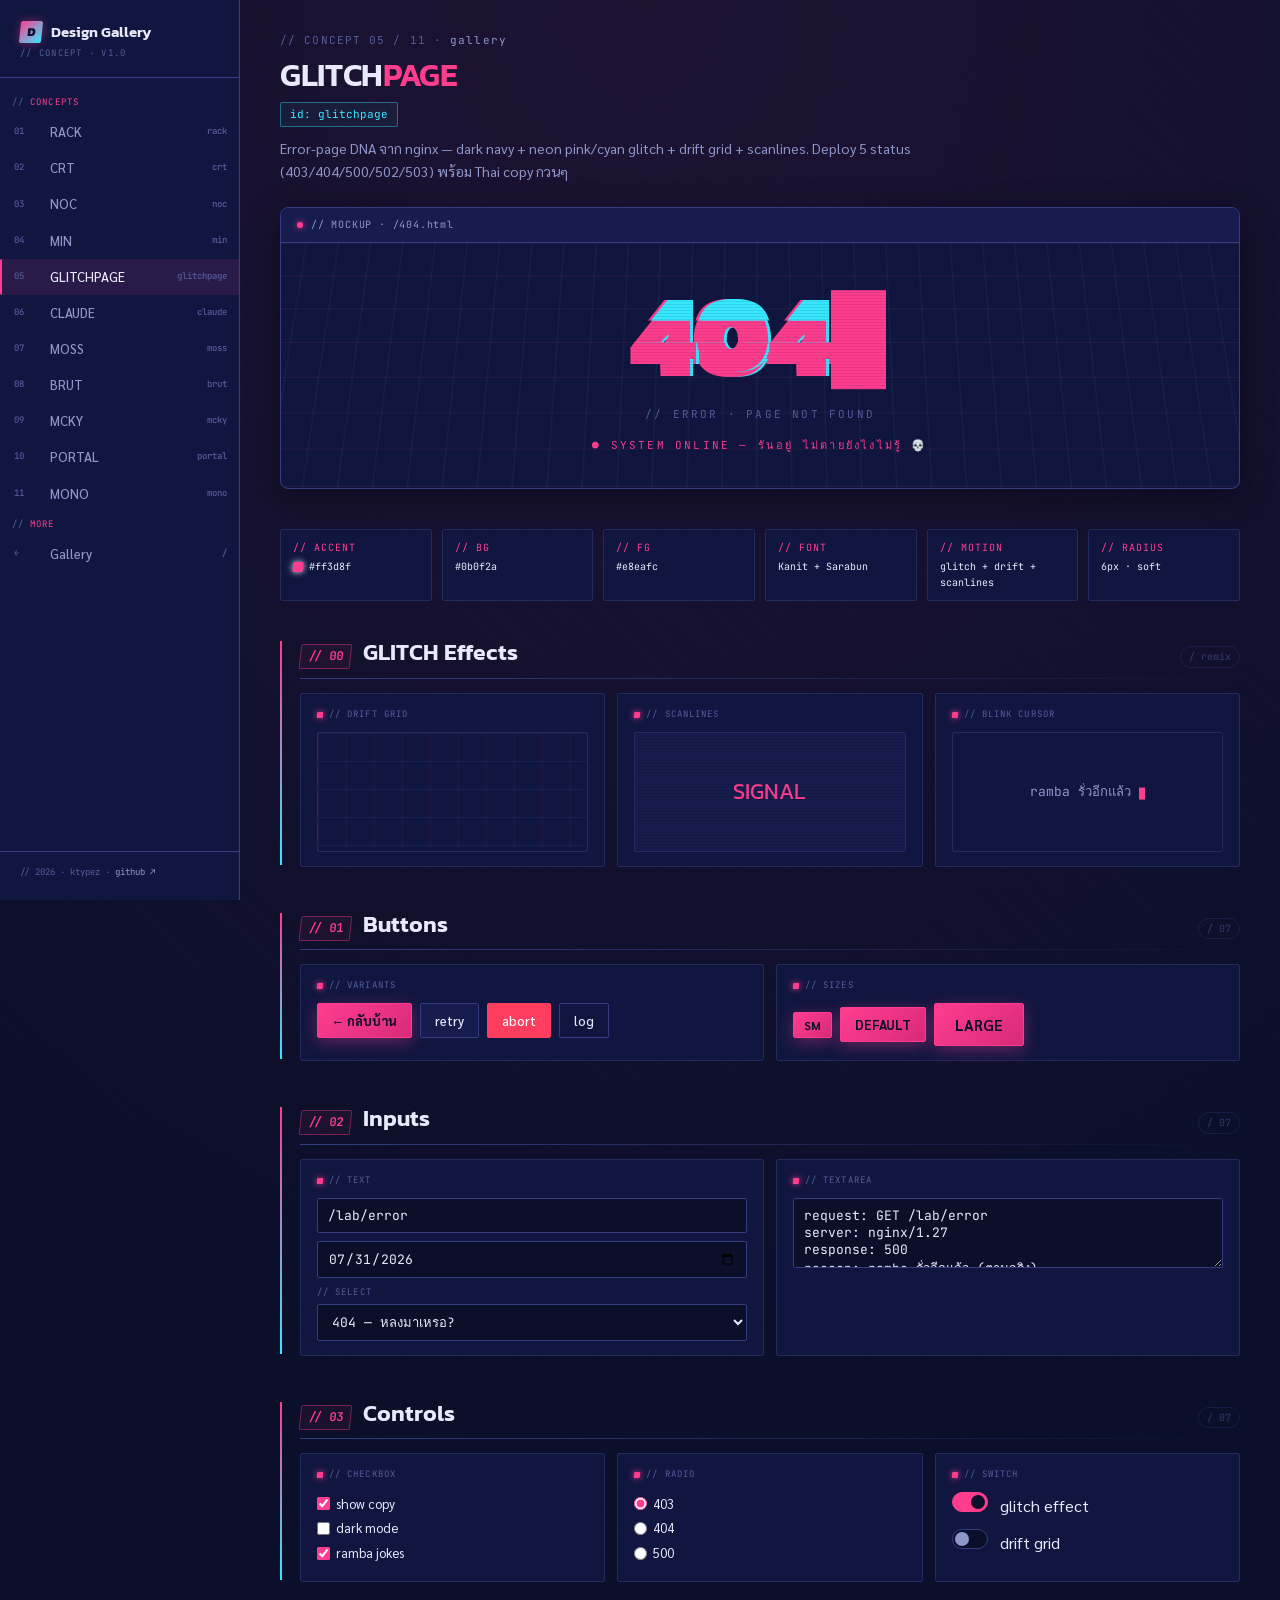
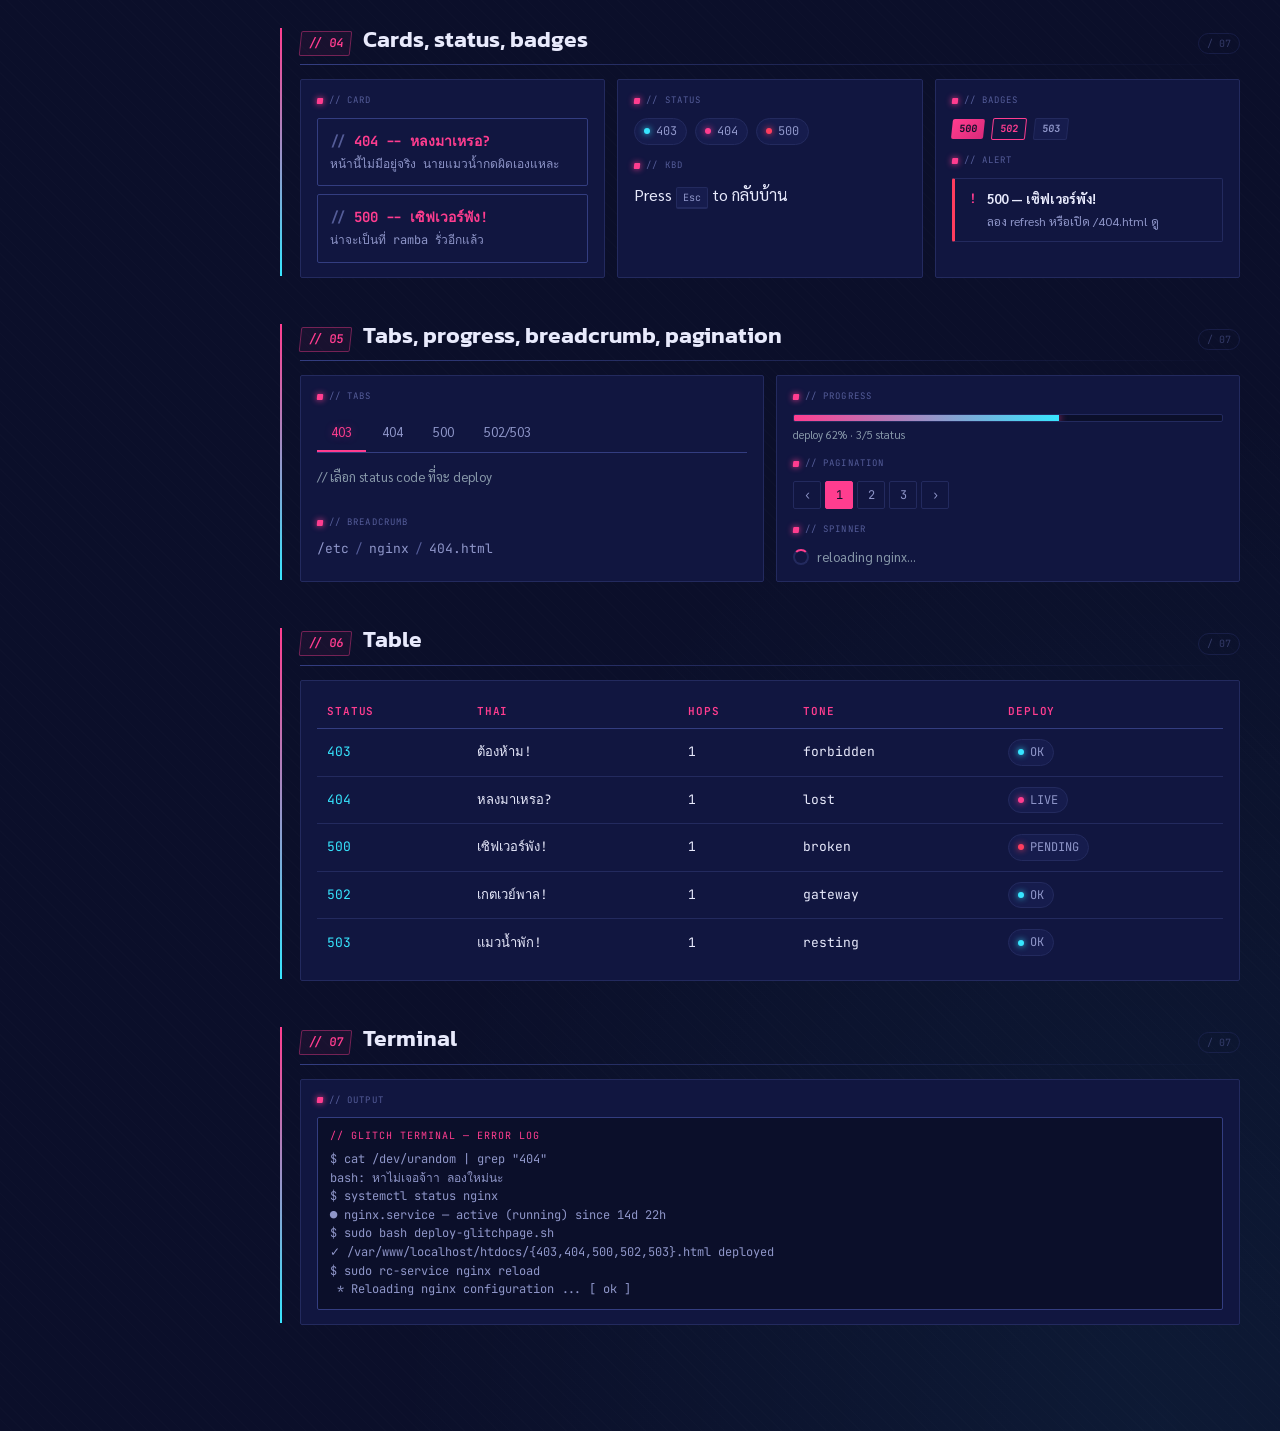
==== commit c7bfda6e: "feat(theme): add MONO theme concept page + token preset" ====
--- a/concepts/glitchpage.html
+++ b/concepts/glitchpage.html
@@ -26,25 +26,25 @@
       </div>
       <div class="sb-section">
         <div class="sb-label">CONCEPTS</div>
-        <a class="sb-item" href="rack.html"><span class="num">01</span><span class="dot" style="background:#ffb000"></span><span class="name">STACK//FRAME</span><span class="id">rack</span></a>
-        <a class="sb-item" href="crt.html"><span class="num">02</span><span class="dot" style="background:#00ff66"></span><span class="name">PIXSH v1.0</span><span class="id">crt</span></a>
-        <a class="sb-item" href="noc.html"><span class="num">03</span><span class="dot" style="background:#00d4ff"></span><span class="name">PACKETGRID</span><span class="id">noc</span></a>
-        <a class="sb-item" href="min.html"><span class="num">04</span><span class="dot" style="background:#c8ff00"></span><span class="name">collage.sh</span><span class="id">min</span></a>
-        <a class="sb-item" href="glitchpage.html"><span class="num">05</span><span class="dot" style="background:#ff3366"></span><span class="name">GLITCHPAGE</span><span class="id">glitch</span></a>
-        <a class="sb-item" href="claude.html"><span class="num">06</span><span class="dot" style="background:#d97757"></span><span class="name">CLAUDE PAPER</span><span class="id">claude</span></a>
+        <a class="sb-item" href="rack.html"><span class="num">01</span><span class="dot" style="background:#ffb000"></span><span class="name">RACK</span><span class="id">rack</span></a>
+        <a class="sb-item" href="crt.html"><span class="num">02</span><span class="dot" style="background:#00ff66"></span><span class="name">CRT</span><span class="id">crt</span></a>
+        <a class="sb-item" href="noc.html"><span class="num">03</span><span class="dot" style="background:#00d4ff"></span><span class="name">NOC</span><span class="id">noc</span></a>
+        <a class="sb-item" href="min.html"><span class="num">04</span><span class="dot" style="background:#c8ff00"></span><span class="name">MIN</span><span class="id">min</span></a>
+        <a class="sb-item active" href="glitchpage.html"><span class="num">05</span><span class="dot" style="background:#ff3366"></span><span class="name">GLITCHPAGE</span><span class="id">glitchpage</span></a>
+        <a class="sb-item" href="claude.html"><span class="num">06</span><span class="dot" style="background:#d97757"></span><span class="name">CLAUDE</span><span class="id">claude</span></a>
         <a class="sb-item" href="moss.html"><span class="num">07</span><span class="dot" style="background:#6a8c3f"></span><span class="name">MOSS</span><span class="id">moss</span></a>
         <a class="sb-item" href="brut.html"><span class="num">08</span><span class="dot" style="background:#ff2e00"></span><span class="name">BRUT</span><span class="id">brut</span></a>
-        <a class="sb-item" href="mcky.html"><span class="num">09</span><span class="dot" style="background:#ffe066"></span><span class="name">mcky.space</span><span class="id">mcky</span></a>
-      </div>
-      <div class="sb-section">
-        <div class="sb-label">MORE</div>
+        <a class="sb-item" href="mcky.html"><span class="num">09</span><span class="dot" style="background:#ffe066"></span><span class="name">MCKY</span><span class="id">mcky</span></a>
+        <a class="sb-item" href="portal.html"><span class="num">10</span><span class="dot" style="background:#3f5c05"></span><span class="name">PORTAL</span><span class="id">portal</span></a>
+        <a class="sb-item" href="mono.html"><span class="num">11</span><span class="dot" style="background:#000"></span><span class="name">MONO</span><span class="id">mono</span></a>
+      <div class="sb-label">MORE</div>
         <a class="sb-item" href="../index.html"><span class="num">←</span><span class="dot" style="background:#888"></span><span class="name">Gallery</span><span class="id">/</span></a>
       </div>
       <div class="sb-foot">// 2026 · ktypez · <a href="https://github.com/ktypez/design-gallery" target="_blank" rel="noopener">github ↗</a></div>
     </aside>
 
     <main class="main">
-      <div class="crumb">// CONCEPT 05 / 09 · <a href="../index.html">gallery</a></div>
+      <div class="crumb">// CONCEPT 05 / 11 · <a href="../index.html">gallery</a></div>
       <div class="head">
         <h1>GLITCH<span style="color:#ff3d8f">PAGE</span></h1>
         <span class="id-pill">id: glitchpage</span>
